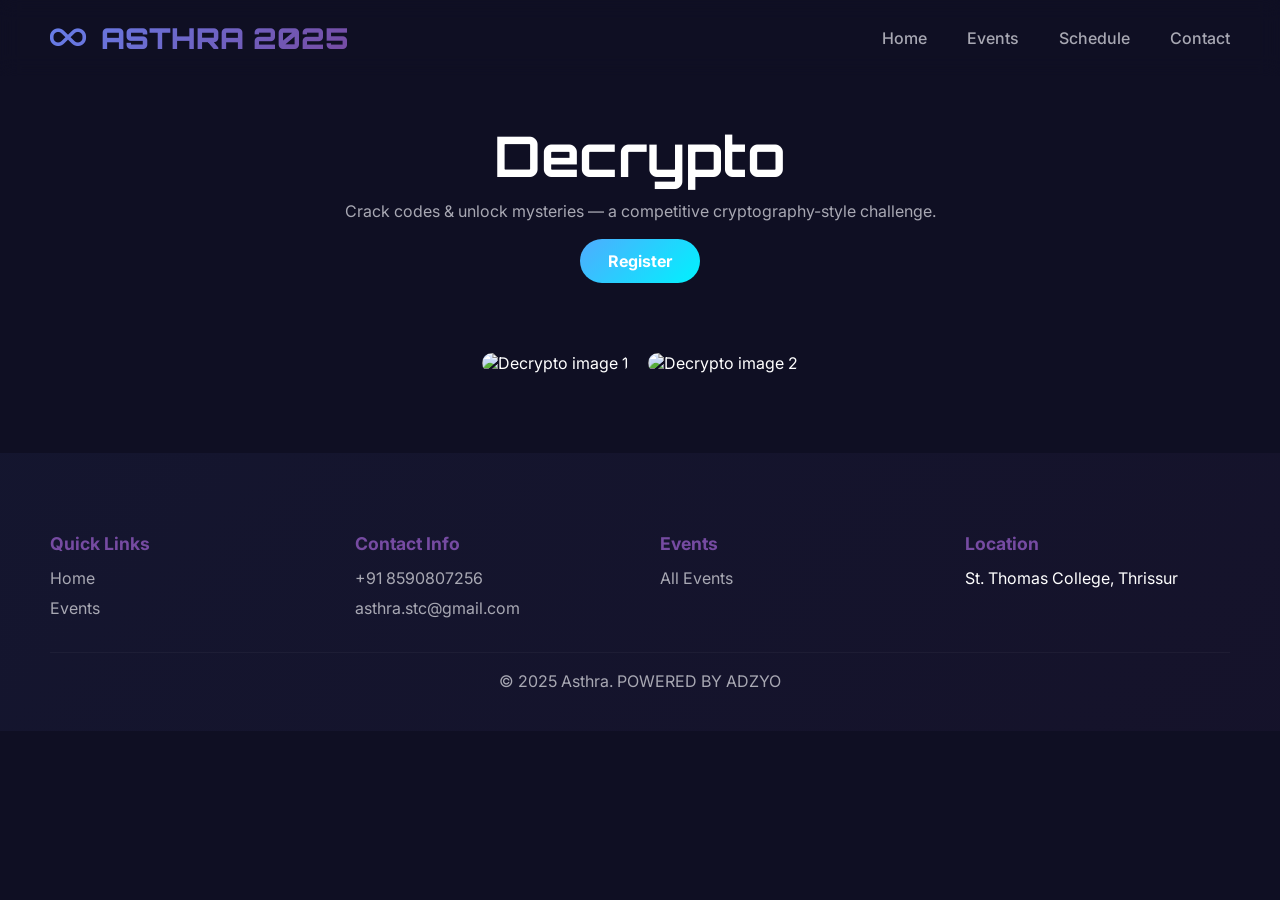
==== decrypto.html @ 9c0aaf45 "Add files via upload" ====
<!DOCTYPE html>
<html lang="en">
<head>
    <meta charset="utf-8">
    <meta name="viewport" content="width=device-width, initial-scale=1">
    <title>Decrypto — ASTHRA 2025</title>
    <link rel="stylesheet" href="https://cdnjs.cloudflare.com/ajax/libs/font-awesome/6.0.0/css/all.min.css">
    <link rel="stylesheet" href="style.css">
    <style>
        .event-container { padding: 100px 20px 60px; max-width: 1100px; margin: 0 auto; }
        .event-images { margin-top: 30px; }
        @media (max-width: 480px) { .event-container { padding-top: 80px; } }
    </style>
</head>
<body>
    <nav class="nav-container">
        <div class="nav-wrapper">
            <div class="logo-container"><i class="fas fa-infinity"></i> ASTHRA 2025</div>
            <div class="nav-menu">
                <a href="index.html" class="nav-link">Home</a>
                <a href="index.html#events" class="nav-link">Events</a>
                <a href="index.html#schedule" class="nav-link">Schedule</a>
                <a href="index.html#contact" class="nav-link">Contact</a>
            </div>
            <div class="menu-toggle"><span></span><span></span><span></span></div>
        </div>
    </nav>

    <main>
        <section class="event-hero">
            <h1>Decrypto</h1>
            <p>Crack codes & unlock mysteries — a competitive cryptography-style challenge.</p>
            <div class="event-actions">
                <a class="register-btn" href="https://docs.google.com/forms/d/e/1FAIpQLSfMDnSdE1jTVk_lWYoyHH0kWGlOLfDjdZ1eO4SLAZ0kV4Ul2w/viewform?usp=dialog">Register</a>
            </div>
        </section>

        <section class="event-images">
            <picture>
              <source type="image/webp"
                  srcset="assets/decrypto-480.webp 480w, assets/decrypto-800.webp 800w, assets/decrypto-1200.webp 1200w"
                  sizes="(max-width:600px) 480px, 800px">
              <img src="./assets/decrypto-800.webp" alt="Decrypto image 1" class="event-image" loading="lazy">
            </picture>
            <picture>
              <source type="image/webp"
                  srcset="assets/decrypto-2-480.webp 480w, assets/decrypto-2-800.webp 800w, assets/decrypto-2-1200.webp 1200w"
                  sizes="(max-width:600px) 480px, 800px">
              <img src="assets/decrypto-2-800.webp" alt="Decrypto image 2" class="event-image" loading="lazy">
            </picture>
        </section>
    </main>

    <footer class="footer">
        <div class="footer-content">
            <div class="footer-column">
                <h4>Quick Links</h4>
                <ul class="footer-links"><li><a href="index.html">Home</a></li><li><a href="index.html#events">Events</a></li></ul>
            </div>
            <div class="footer-column">
                <h4>Contact Info</h4>
                <ul class="footer-links"><li><a href="#">+91 8590807256
</a></li><li><a href="mailto:asthra.stc@gmail.com"> asthra.stc@gmail.com</a></li></ul>
            </div>
            <div class="footer-column">
                <h4>Events</h4>
                <ul class="footer-links"><li><a href="index.html#events">All Events</a></li></ul>
            </div>
            <div class="footer-column">
                <h4>Location</h4>
                <ul class="footer-links"><li>St. Thomas College, Thrissur</li></ul>
            </div>
        </div>
        <div class="footer-bottom">&copy; 2025 Asthra. POWERED BY <a href ="https://adzyo.in/" >ADZYO</a></div>
    </footer>
</body>
</html>
---- style.css ----
@import url('https://fonts.googleapis.com/css2?family=Orbitron:wght@400;700;900&family=Inter:wght@300;400;500;600;700&display=swap');

:root {
    --primary-gradient: linear-gradient(135deg, #667eea 0%, #764ba2 100%);
    --secondary-gradient: linear-gradient(135deg, #f093fb 0%, #f5576c 100%);
    --accent-gradient: linear-gradient(135deg, #4facfe 0%, #00f2fe 100%);
    --dark-bg: #0f0f23;
    --glass-bg: rgba(255, 255, 255, 0.05);
    --text-primary: #ffffff;
    --text-secondary: #a8a8b3;
    --neon-purple: #764ba2;
    --neon-pink: #f093fb;
    --neon-cyan: #4facfe;
}

* {
    margin: 0;
    padding: 0;
    box-sizing: border-box;
}

body {
    font-family: 'Inter', sans-serif;
    background: var(--dark-bg);
    color: var(--text-primary);
    overflow-x: hidden;
}

/* Remove browser default link styling (blue + underline) so links inherit color
   and use component-specific styles instead */
a, a:visited { color: inherit; text-decoration: none; }
a:hover, a:active, a:focus { color: inherit; text-decoration: none; outline: none; }


/* Make particle canvas cover the entire viewport and sit behind content */
#particles-canvas {
    position: fixed;
    top: 0;
    left: 0;
    width: 100%;
    height: 100%;
    z-index: 0;
    pointer-events: none;
    display: block;
}

/* Ensure sections overlay the particle canvas */
section, .footer, .events-container, .about-content, .schedule-container, .social-container {
    position: relative;
    z-index: 2;
}

/* Re-used site styles (extracted from index.html) */
/* Custom Cursor (hidden on touch via media queries in the main CSS) */
.cursor { width: 20px; height: 20px; border: 2px solid var(--neon-cyan); border-radius: 50%; position: fixed; transform: translate(-50%, -50%); pointer-events: none; transition: all 0.1s ease; z-index: 9999; mix-blend-mode: difference; }
.cursor-follower { width: 40px; height: 40px; background: rgba(79, 172, 254, 0.1); border-radius: 50%; position: fixed; transform: translate(-50%, -50%); pointer-events: none; transition: all 0.3s ease; z-index: 9998; }

/* Modern Navigation */
.nav-container { position: fixed; top: 0; left: 0; width: 100%; padding: 20px 50px; z-index: 1000; backdrop-filter: blur(10px); transition: all 0.3s ease; background: rgba(15, 15, 35, 0.8); }
.nav-wrapper { display: flex; justify-content: space-between; align-items: center; max-width: 1400px; margin: 0 auto; }
.logo-container { display: flex; align-items: center; gap: 15px; font-family: 'Orbitron', monospace; font-weight: 900; font-size: 1.8rem; background: var(--primary-gradient); -webkit-background-clip: text; background-clip: text; -webkit-text-fill-color: transparent; }
.nav-menu { display: flex; gap: 40px; align-items: center; }
.nav-link { color: var(--text-secondary); text-decoration: none; font-weight: 500; position: relative; transition: all 0.3s ease; padding: 5px 0; }
.nav-cta { background: var(--accent-gradient); padding: 12px 30px; border-radius: 50px; color: white; text-decoration: none; font-weight: 600; transition: all 0.3s ease; box-shadow: 0 10px 30px rgba(79, 172, 254, 0.3); }
.menu-toggle { display: none; flex-direction: column; gap: 4px; cursor: pointer; padding: 5px; }
.menu-toggle span { width: 25px; height: 3px; background: var(--text-primary); transition: all 0.3s ease; }

/* Event content helpers used on event pages */
.event-hero { padding: 120px 20px 40px; text-align: center; max-width: 1100px; margin: 0 auto; }
.event-hero h1 { font-family: 'Orbitron', monospace; font-size: clamp(2rem, 6vw, 3.5rem); margin-bottom: 10px; }
.event-hero p { color: var(--text-secondary); margin-bottom: 18px; }
.event-actions { display: flex; gap: 12px; justify-content: center; flex-wrap: wrap; }
.event-images { display: flex; gap: 20px; justify-content: center; align-items: stretch; flex-wrap: wrap; max-width: 1100px; margin: 0 auto 80px; padding: 0 20px; }
.event-images img { width: 100%; max-width: 520px; height: auto; border-radius: 12px; object-fit: cover; display: block; }
.register-btn { padding: 12px 28px; border-radius: 50px; background: var(--accent-gradient); color: #fff; text-decoration: none; font-weight: 700; }

@media (max-width: 768px) { .event-images { flex-direction: column; gap: 16px; } .event-hero { padding-top: 90px; } .menu-toggle { display: flex; } .nav-menu { display: none; } }

/* Footer helpers */
.footer { padding: 80px 50px 40px; background: linear-gradient(135deg, rgba(102, 126, 234, 0.06) 0%, rgba(118, 75, 162, 0.06) 100%); }

/* Footer layout */
.footer-content { max-width: 1200px; margin: 0 auto 24px; display: grid; grid-template-columns: repeat(4, 1fr); gap: 40px; align-items: start; }
.footer-column h4 { font-size: 1.1rem; color: var(--neon-purple); margin-bottom: 14px; font-weight: 700; }
.footer-links { list-style: none; }
.footer-links li { margin: 10px 0; }
.footer-links a { color: var(--text-secondary); text-decoration: none; display: inline-flex; align-items: center; gap: 10px; }
.footer-links a i { color: var(--neon-cyan); width: 18px; display: inline-block; }
.footer-bottom { border-top: 1px solid rgba(255,255,255,0.04); padding-top: 18px; text-align: center; color: var(--text-secondary); }
.footer-bottom p { margin: 0; }

/* Footer responsive adjustments */
@media (max-width: 1024px) {
    .footer-content { grid-template-columns: repeat(2, 1fr); gap: 30px; }
}
@media (max-width: 768px) {
    .footer-content { grid-template-columns: 1fr; text-align: left; }
    .footer { padding: 40px 20px; }
}

/* Hero and main layout styles */
.hero-section { min-height: 100vh; display: flex; position: relative; overflow: hidden; padding-top: 40px; }
.hero-left { flex: 1; display: flex; flex-direction: column; justify-content: center; align-items: flex-start; padding: 0 50px; position: relative; z-index: 2; text-align: left; }
.hero-right { flex: 1; position: relative; overflow: hidden; display: flex; align-items: center; justify-content: center; }
.hero-badge { display: inline-flex; align-items: center; gap: 8px; padding: 8px 20px; background: var(--glass-bg); backdrop-filter: blur(10px); border: 1px solid rgba(255,255,255,0.1); border-radius:50px; margin-bottom:30px; font-size:0.9rem; color:var(--text-secondary); }
.hero-title { font-family: 'Orbitron', monospace; font-size: clamp(3rem, 8vw, 6rem); font-weight: 900; line-height: 1; margin-bottom: 20px; background: var(--primary-gradient); -webkit-background-clip: text; background-clip: text; -webkit-text-fill-color: transparent; }
.hero-subtitle { font-size: 1.3rem; color: var(--text-secondary); margin-bottom: 40px; }
.hero-info { display:flex; flex-wrap:wrap; gap:30px; margin-bottom:40px; align-items:center; }
.info-item { display:flex; align-items:center; gap:10px; color:var(--text-secondary); }
.info-item i { color:var(--neon-cyan); font-size:1.1rem; }
.hero-cta-group { display:flex; gap:20px; flex-wrap:wrap; justify-content:center; align-items:center; width:100%; }

/* Hero CTA buttons */
.btn-primary, .btn-secondary {
    border-radius: 50px;
    padding: 14px 36px;
    font-weight: 700;
    font-size: 1rem;
    cursor: pointer;
    transition: transform 180ms ease, box-shadow 200ms ease, background 200ms ease;
}

.btn-primary {
    background: var(--accent-gradient);
    color: #fff;
    border: none;
    box-shadow: 0 24px 60px rgba(79,172,254,0.12), 0 8px 30px rgba(79,172,254,0.08);
}
.btn-primary:hover { transform: translateY(-4px); box-shadow: 0 34px 90px rgba(79,172,254,0.16); }

.btn-secondary {
    background: transparent;
    color: #fff;
    border: 1.5px solid rgba(255,255,255,0.12);
    padding: 12px 34px;
    box-shadow: inset 0 -2px 12px rgba(0,0,0,0.25);
}
.btn-secondary:hover { background: rgba(255,255,255,0.02); transform: translateY(-2px); }

button:focus { outline: none; }

/* Geometric background shapes */
.geometric-bg { position:absolute; top:0; left:0; width:100%; height:100%; display:flex; align-items:center; justify-content:center; }
.geo-shape { position:absolute; background:var(--primary-gradient); opacity:0.1; }
.shape-1 { width:400px; height:400px; border-radius: 30% 70% 70% 30% / 30% 30% 70% 70%; top:-100px; right:-100px; animation: morph 15s ease-in-out infinite; }
.shape-2 { width:300px; height:300px; background:var(--secondary-gradient); clip-path: polygon(50% 0%, 0% 100%, 100% 100%); bottom:-50px; right:100px; animation: float 20s ease-in-out infinite; }
.shape-3 { width:200px; height:200px; background:var(--accent-gradient); border-radius:50%; top:50%; right:30%; animation: pulse 10s ease-in-out infinite; }
@keyframes morph { 0%,100%{ border-radius:30% 70% 70% 30% / 30% 30% 70% 70%; } 50%{ border-radius:70% 30% 30% 70% / 70% 70% 30% 30%; } }
@keyframes float { 0%,100%{ transform: translateY(0) rotate(0deg);} 50%{ transform: translateY(-30px) rotate(180deg);} }
@keyframes pulse { 0%,100%{ transform: scale(1); opacity:0.1; } 50%{ transform: scale(1.2); opacity:0.2; } }

/* About / Team */
.about-section { padding: 150px 50px; position: relative; background: linear-gradient(135deg, rgba(102,126,234,0.05) 0%, rgba(118,75,162,0.05) 100%); }
.section-header { text-align:center; margin-bottom:80px; }
.section-label { display:inline-block; padding:8px 20px; background:var(--glass-bg); backdrop-filter: blur(10px); border:1px solid rgba(255,255,255,0.1); border-radius:50px; margin-bottom:20px; font-size:0.9rem; color:var(--text-secondary); }
.section-title { font-family:'Orbitron', monospace; font-size: clamp(2rem,5vw,3.5rem); font-weight:700; background:var(--primary-gradient); -webkit-background-clip:text; background-clip:text; -webkit-text-fill-color:transparent; margin-bottom:20px; }
.about-content { display:grid; grid-template-columns:1fr 1fr; gap:80px; align-items:start; max-width:1200px; margin:0 auto; }
.about-text { font-size:1.1rem; line-height:1.8; color:var(--text-secondary); text-align:left; }
.team-grid { display:grid; grid-template-columns: repeat(2,1fr); gap:30px; }
.team-card { background:var(--glass-bg); backdrop-filter: blur(10px); border:1px solid rgba(255,255,255,0.1); border-radius:20px; padding:30px; text-align:center; display:flex; flex-direction:column; align-items:center; justify-content:center; }
.team-card:hover { transform: translateY(-10px); border-color: var(--neon-cyan); box-shadow: 0 20px 40px rgba(79,172,254,0.2); }
.team-icon { width:60px; height:60px; margin:0 auto 20px; background:var(--accent-gradient); border-radius:50%; display:flex; align-items:center; justify-content:center; font-size:1.5rem; }

/* Hexagon events grid */
.events-section { padding:150px 50px; position:relative; }
.events-container { max-width:1200px; margin:0 auto; }
.hexagon-grid { display:grid; grid-template-columns: repeat(3,1fr); gap:40px; margin-top:60px; justify-items:center; align-items:center; }
.hexagon-card { position:relative; width:100%; max-width:300px; height:300px; clip-path: polygon(30% 0%,70% 0%,100% 30%,100% 70%,70% 100%,30% 100%,0% 70%,0% 30%); background:var(--glass-bg); backdrop-filter: blur(10px); border:2px solid rgba(255,255,255,0.1); transition: all 0.3s ease; cursor:pointer; display:flex; align-items:center; justify-content:center; }
.hexagon-card:hover { transform: scale(1.05); border-color: var(--neon-cyan); box-shadow: 0 0 30px rgba(79,172,254,0.3); }
.hexagon-content { position:relative; text-align:center; padding:20px; display:flex; flex-direction:column; align-items:center; justify-content:center; }
.hexagon-icon { font-size:3rem; margin-bottom:15px; background:var(--accent-gradient); -webkit-background-clip:text; background-clip:text; -webkit-text-fill-color:transparent; }
.hexagon-title { font-size:1.3rem; font-weight:600; margin-bottom:10px; }
.hexagon-desc { color:var(--text-secondary); font-size:0.9rem; }

/* Schedule timeline */
.schedule-section { padding:150px 50px; background: linear-gradient(135deg, rgba(240,147,251,0.05) 0%, rgba(245,87,108,0.05) 100%); position:relative; }
.schedule-container { max-width:1000px; margin:0 auto; }
.day-tabs { display:flex; justify-content:center; gap:20px; margin-bottom:60px; flex-wrap:wrap; }
.day-tab { padding:15px 40px; background:var(--glass-bg); backdrop-filter: blur(10px); border:2px solid rgba(255,255,255,0.1); border-radius:50px; color:var(--text-secondary); cursor:pointer; font-weight:500; }
.day-tab.active { background: var(--secondary-gradient); border-color: transparent; color: white; }
.timeline { position: relative; padding: 20px 0; }
.timeline::before { content:''; position:absolute; left:50%; top:0; bottom:0; width:2px; background:var(--accent-gradient); transform: translateX(-50%); }
.timeline-item { position: relative; margin-bottom:50px; display:flex; align-items:center; }
.timeline-item:nth-child(odd) { flex-direction: row-reverse; }
.timeline-content { width:45%; background:var(--glass-bg); backdrop-filter: blur(10px); border:1px solid rgba(255,255,255,0.1); border-radius:20px; padding:30px; position:relative; transition: all 0.3s ease; }
.timeline-content:hover { transform: scale(1.02); border-color: var(--neon-pink); box-shadow: 0 15px 30px rgba(240,147,251,0.2); }
.timeline-dot { position:absolute; left:50%; transform: translateX(-50%); width:20px; height:20px; background:var(--secondary-gradient); border-radius:50%; border:4px solid var(--dark-bg); z-index:1; }
.timeline-time { position:absolute; top:50%; left:50%; transform: translate(-50%, -50%); background: var(--dark-bg); padding:5px 15px; border-radius:20px; font-weight:600; color:var(--neon-pink); white-space:nowrap; }
.timeline-title { font-size:1.3rem; font-weight:600; margin-bottom:10px; }
.timeline-venue { color:var(--text-secondary); display:flex; align-items:center; gap:8px; }

/* Social section */
.social-section { padding:150px 50px; position:relative; }
.social-container { max-width:1200px; margin:0 auto; display:grid; grid-template-columns:1fr 1fr; gap:80px; align-items:center; }
.social-content h3 { font-family: 'Orbitron', monospace; font-size: clamp(1.6rem, 3vw, 2rem); margin-bottom: 16px; color: var(--text-primary); }
.social-content p { color: var(--text-secondary); line-height:1.8; margin-bottom: 14px; }
    .social-stats { display:grid; grid-template-columns: repeat(2, minmax(0, 1fr)); gap:18px; margin-top:26px; }
    .stat-card { position:relative; background: linear-gradient(180deg, rgba(255,255,255,0.02), rgba(255,255,255,0.01)); border:1px solid rgba(255,255,255,0.06); padding:20px 22px; border-radius:18px; min-height:96px; display:flex; flex-direction:column; align-items:center; justify-content:center; box-shadow: 0 10px 40px rgba(2,6,20,0.6); }
.stat-number { font-size:1.25rem; font-weight:700; color: var(--neon-cyan); }
    .stat-number { font-size:2rem; font-weight:800; color: var(--neon-cyan); }
.stat-label { font-size:0.85rem; color: var(--text-secondary); margin-top:6px; }
.social-visual { position:relative; height:500px; width:700px; background: linear-gradient(180deg, rgba(255,255,255,0.02), rgba(255,255,255,0.01)); backdrop-filter: blur(6px); border:1px solid rgba(255,255,255,0.04); border-radius:24px; overflow:hidden; display:flex; align-items:center; justify-content:center; }
.social-visual::before { content:''; position:absolute; top:-20%; left:-10%; width:140%; height:140%; background: radial-gradient(circle at 30% 30%, rgba(79,172,254,0.18), transparent 30%), radial-gradient(circle at 70% 70%, rgba(240,147,251,0.12), transparent 30%); filter: blur(40px); opacity:0.9; transform: translateZ(0); }
.social-icon { font-size:5.5rem; color: var(--neon-pink); position:relative; z-index:2; text-shadow: 0 8px 30px rgba(118,75,162,0.18); }
@keyframes rotate { 100% { transform: rotate(360deg); } }

/* Responsive rules */
@media (max-width: 1024px) {
    .nav-menu { gap: 20px; }
    .about-content { grid-template-columns: 1fr; gap:50px; }
    .hexagon-grid { grid-template-columns: repeat(2,1fr); }
    .social-container { grid-template-columns: 1fr; }
    .footer-content { grid-template-columns: repeat(2,1fr); }
}

@media (max-width: 768px) {
    .nav-container { padding: 12px 18px; }
    .nav-menu { display: none; }
    .menu-toggle { display: flex; }
    .hero-section { flex-direction: column; padding-top: 40px; }
    .hero-left, .hero-right { flex: none; width:100%; }
    .hero-left { padding: 50px 20px; align-items:center; text-align:center; }
    .hero-title { font-size: 3rem; text-align:center; }
    .hexagon-grid { grid-template-columns: 1fr; }
    .timeline::before { left: 30px; }
    .timeline-item { flex-direction: column !important; align-items: flex-start !important; padding-left: 60px; }
    .timeline-content { width: 100%; }
    .timeline-dot { left: 30px; }
    .timeline-time { left: 80px; transform: translateY(-50%); }
    .footer-content { grid-template-columns: 1fr; }

    /* Mobile timeline adjustments: place time above the event title */
    .timeline-item { padding-left: 0 !important; align-items: stretch !important; }
    .timeline-time { position: relative !important; left: auto !important; transform: none !important; margin: 0 0 10px 0 !important; order: -1 !important; align-self: flex-start !important; white-space: nowrap; }
    .timeline-dot { position: relative !important; left: auto !important; transform: none !important; margin: 6px 0 !important; order: 0 !important; align-self: flex-start !important; }
}

@media (max-width: 480px) {
    body { font-size: 15px; }
    .nav-container { padding: 10px 14px; }
    .logo-container { font-size: 1.4rem; }
    .hero-section { padding-top: 30px; }
    .hero-left { padding: 30px 16px; }
    .hero-title { font-size: clamp(2rem, 9vw, 3.5rem); }
    .hero-subtitle { font-size: 1rem; }
    .geometric-bg { display: none; }
    .hexagon-grid { grid-template-columns: 1fr; gap: 20px; }
    .about-section, .events-section, .schedule-section, .social-section { padding: 80px 20px; }
    .footer { padding: 40px 20px; }
    .cursor, .cursor-follower { display: none !important; }
}

/* Mobile nav open state (class toggled by JS) */
.nav-menu.open {
    display: flex !important;
    position: absolute;
    top: 70px;
    left: 0;
    right: 0;
    flex-direction: column;
    background: rgba(15, 15, 35, 0.95);
    backdrop-filter: blur(10px);
    padding: 20px;
    gap: 16px;
    z-index: 1001;
}
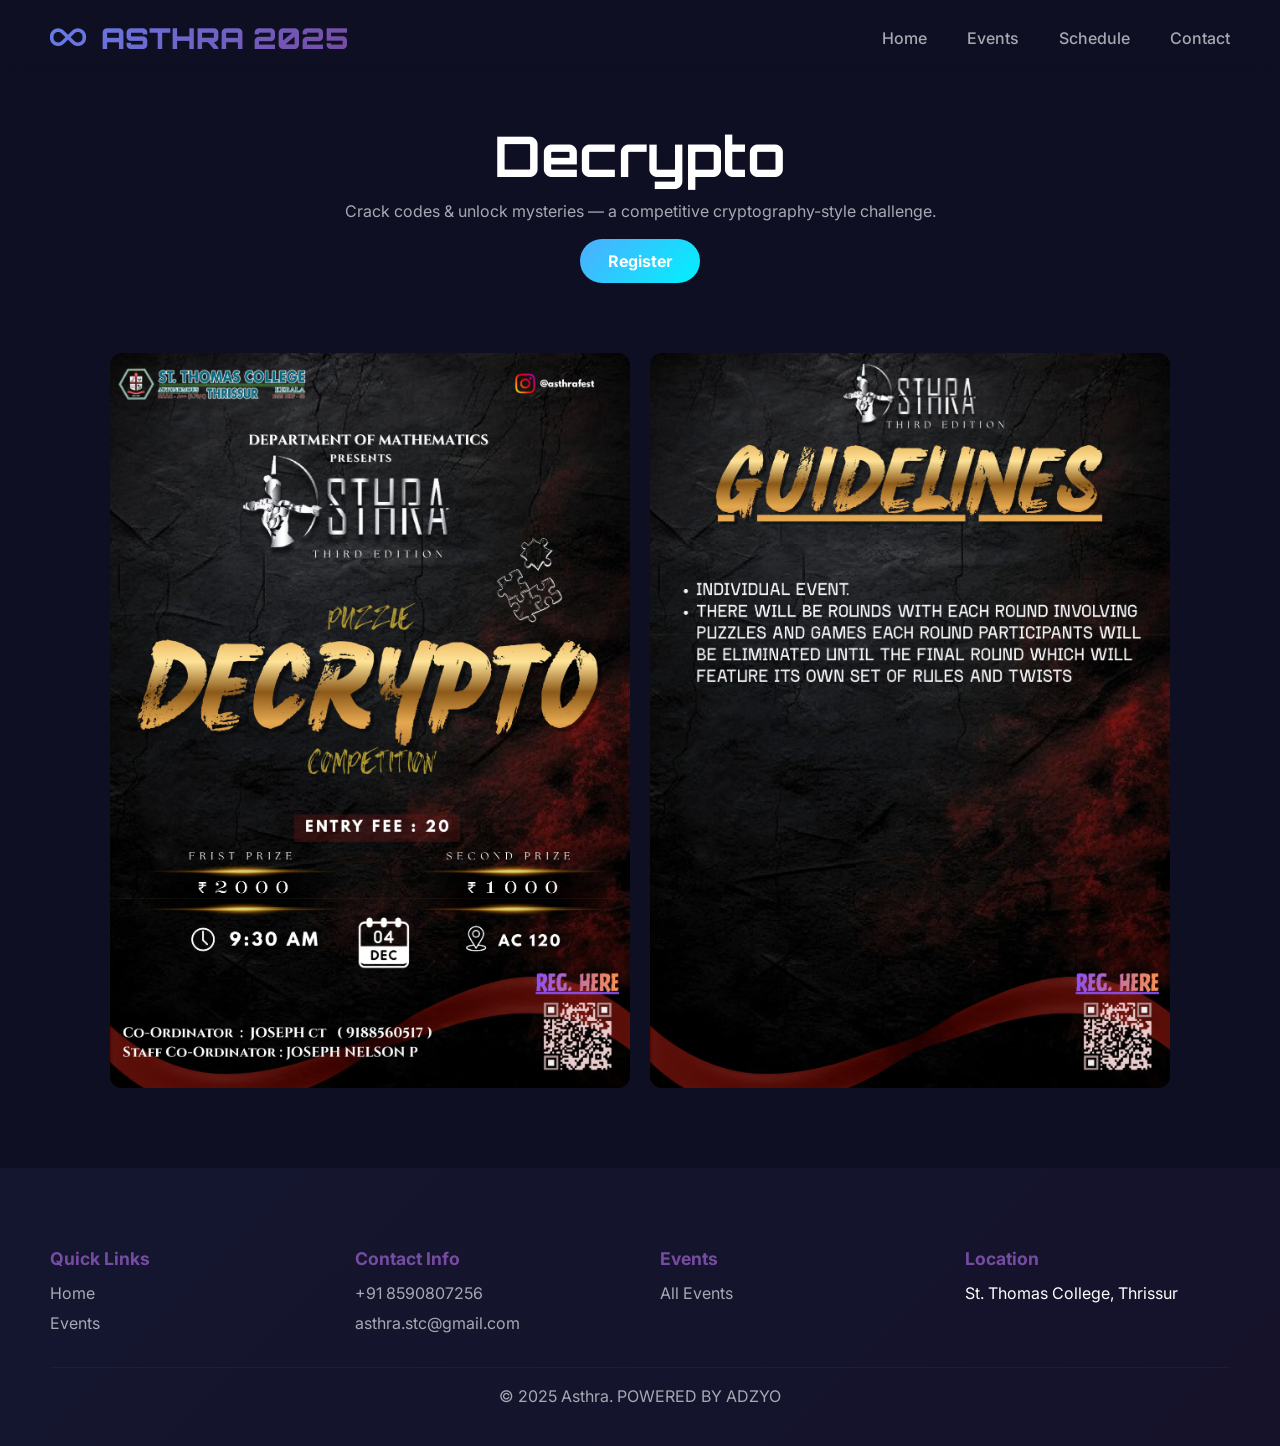
==== commit 11f3d320: "Update decrypto.html" ====
--- a/decrypto.html
+++ b/decrypto.html
@@ -38,15 +38,15 @@
         <section class="event-images">
             <picture>
               <source type="image/webp"
-                  srcset="assets/decrypto-480.webp 480w, assets/decrypto-800.webp 800w, assets/decrypto-1200.webp 1200w"
+                  srcset="decrypto-480.webp 480w, decrypto-800.webp 800w, decrypto-1200.webp 1200w"
                   sizes="(max-width:600px) 480px, 800px">
-              <img src="./assets/decrypto-800.webp" alt="Decrypto image 1" class="event-image" loading="lazy">
+              <img src="./decrypto-800.webp" alt="Decrypto image 1" class="event-image" loading="lazy">
             </picture>
             <picture>
               <source type="image/webp"
-                  srcset="assets/decrypto-2-480.webp 480w, assets/decrypto-2-800.webp 800w, assets/decrypto-2-1200.webp 1200w"
+                  srcset="decrypto-2-480.webp 480w, decrypto-2-800.webp 800w, decrypto-2-1200.webp 1200w"
                   sizes="(max-width:600px) 480px, 800px">
-              <img src="assets/decrypto-2-800.webp" alt="Decrypto image 2" class="event-image" loading="lazy">
+              <img src="decrypto-2-800.webp" alt="Decrypto image 2" class="event-image" loading="lazy">
             </picture>
         </section>
     </main>
